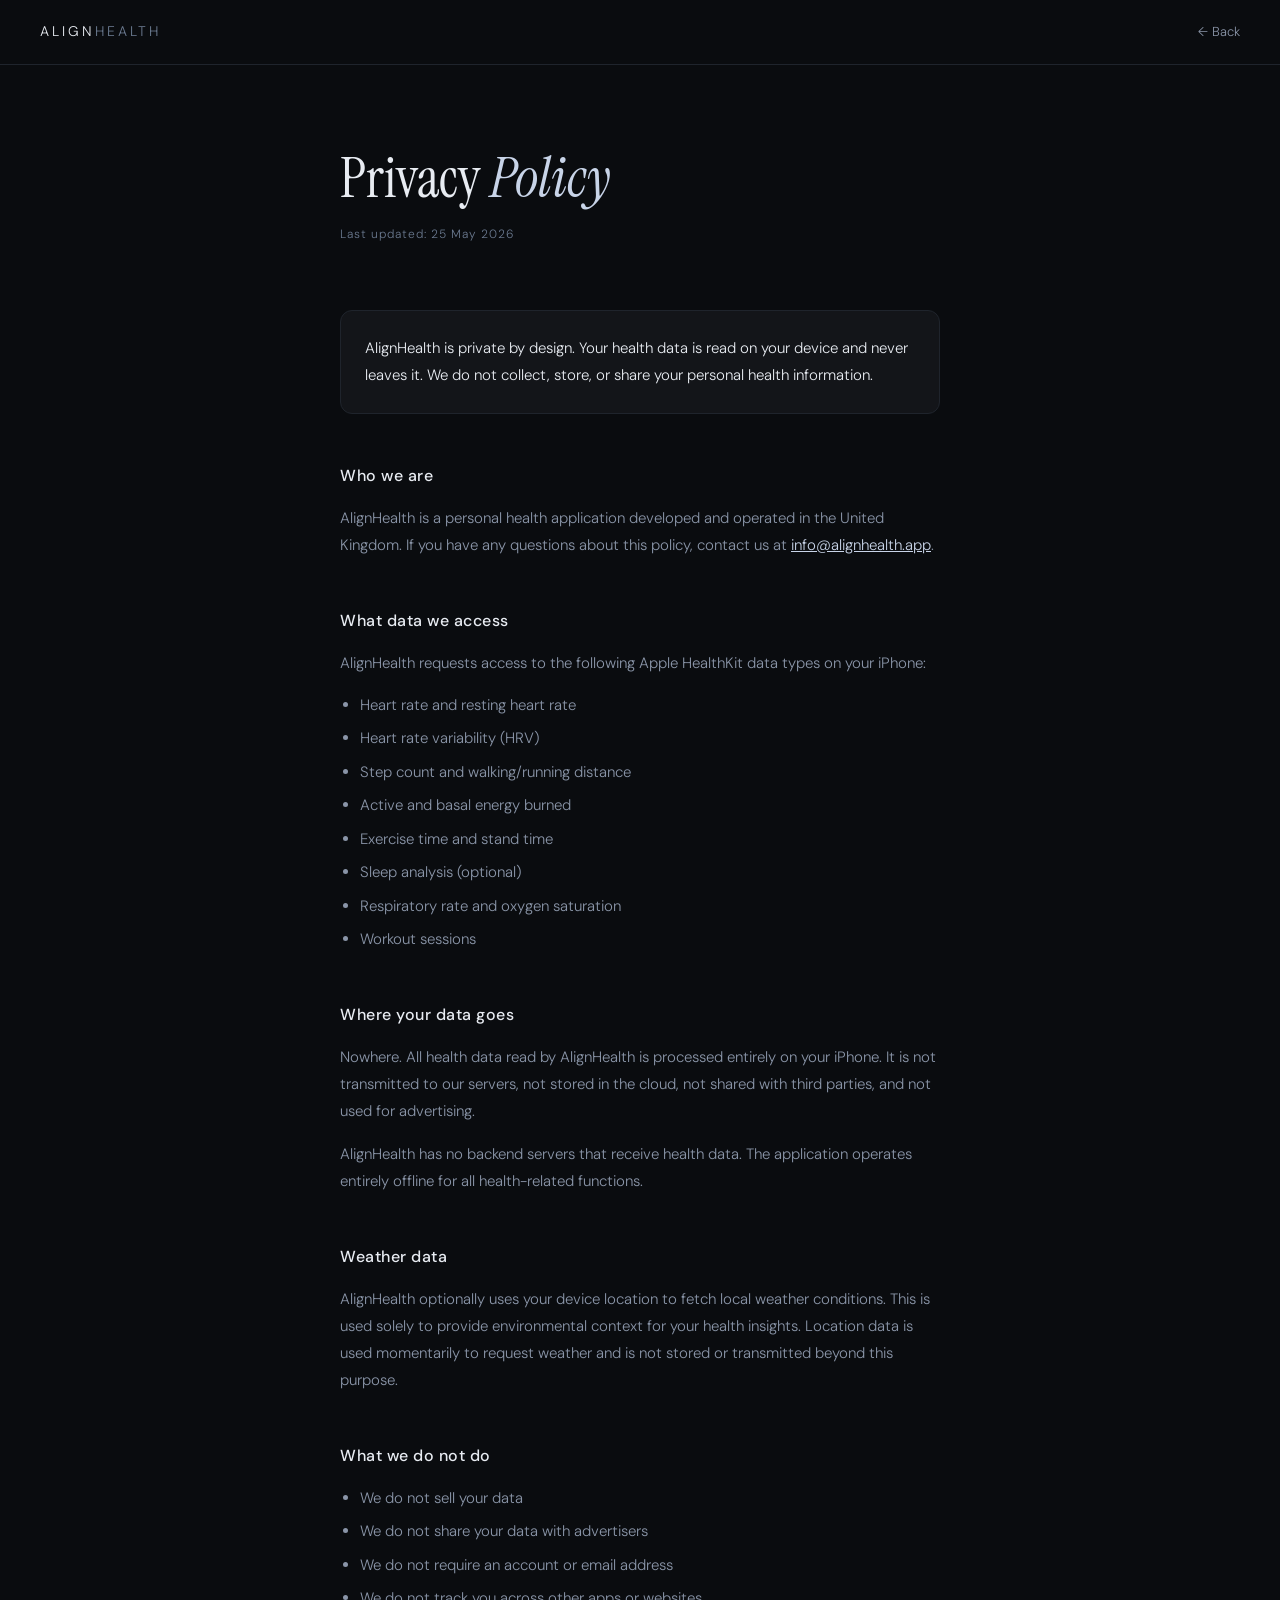
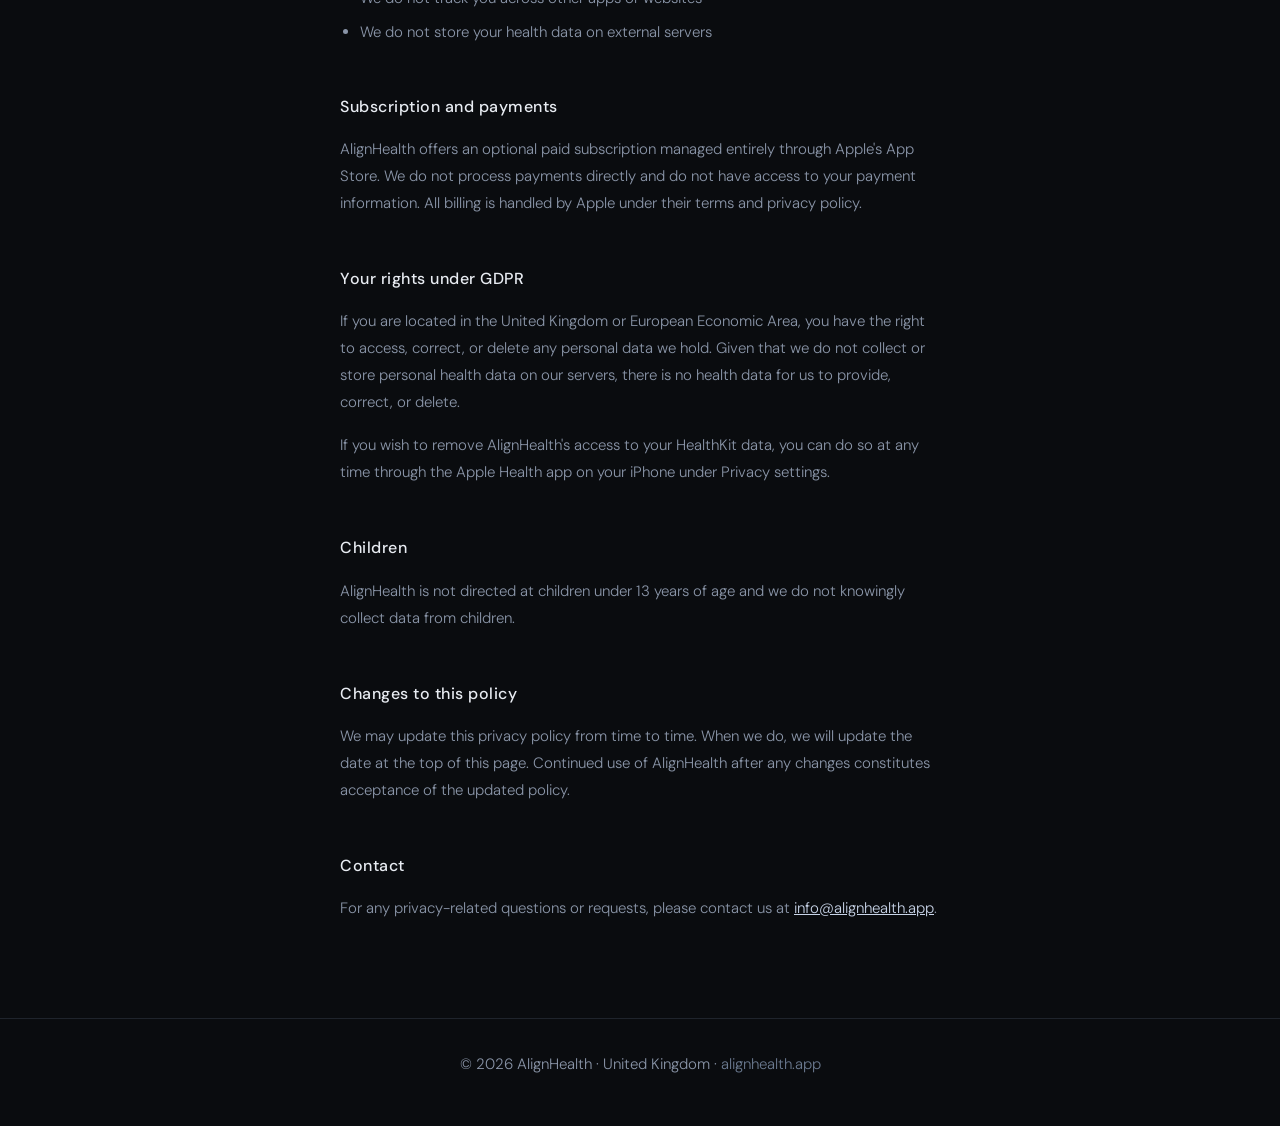
==== privacy.html @ 58428ee9 "Add files via upload" ====
<!DOCTYPE html>
<html lang="en">
<head>
<meta charset="UTF-8">
<meta name="viewport" content="width=device-width, initial-scale=1.0">
<title>Privacy Policy — AlignHealth</title>
<style>
@import url('https://fonts.googleapis.com/css2?family=Instrument+Serif:ital@0;1&family=DM+Sans:wght@300;400;500&display=swap');
*,*::before,*::after{box-sizing:border-box;margin:0;padding:0}
:root{--bg:#0A0C0F;--surface:#131519;--divider:#1F242C;--p:#E8ECF2;--s:#8A95A8;--a:#6B7A90;--accent:#C8D4E8}
body{background:var(--bg);color:var(--p);font-family:'DM Sans',system-ui,sans-serif;font-weight:300;line-height:1.7}
nav{padding:20px 40px;display:flex;justify-content:space-between;align-items:center;border-bottom:1px solid var(--divider)}
.nav-logo{font-size:14px;letter-spacing:3px;color:var(--p);text-decoration:none}
.nav-logo span{color:var(--a)}
.nav-back{font-size:13px;color:var(--s);text-decoration:none;transition:color 0.2s}
.nav-back:hover{color:var(--p)}
.content{max-width:680px;margin:0 auto;padding:80px 40px}
h1{font-family:'Instrument Serif',serif;font-size:clamp(36px,5vw,56px);font-weight:400;margin-bottom:12px;line-height:1.2}
h1 em{font-style:italic;color:var(--accent)}
.updated{font-size:12px;color:var(--a);letter-spacing:1px;margin-bottom:64px}
h2{font-size:16px;font-weight:500;color:var(--p);margin:48px 0 16px;letter-spacing:0.5px}
p{font-size:15px;color:var(--s);margin-bottom:16px;line-height:1.8}
ul{margin:0 0 16px 0;padding-left:20px}
li{font-size:15px;color:var(--s);margin-bottom:8px;line-height:1.7}
.highlight{background:var(--surface);border:1px solid var(--divider);border-radius:12px;padding:24px;margin:32px 0}
.highlight p{margin:0;color:var(--p)}
footer{border-top:1px solid var(--divider);padding:32px 40px;text-align:center;font-size:12px;color:var(--a)}
footer a{color:var(--a);text-decoration:none}
footer a:hover{color:var(--p)}
@media(max-width:600px){nav,footer{padding:16px 20px}.content{padding:60px 20px}}
</style>
</head>
<body>
<nav>
  <a href="/" class="nav-logo">ALIGN<span>HEALTH</span></a>
  <a href="/" class="nav-back">← Back</a>
</nav>
<div class="content">
  <h1>Privacy <em>Policy</em></h1>
  <p class="updated">Last updated: 25 May 2026</p>

  <div class="highlight">
    <p>AlignHealth is private by design. Your health data is read on your device and never leaves it. We do not collect, store, or share your personal health information.</p>
  </div>

  <h2>Who we are</h2>
  <p>AlignHealth is a personal health application developed and operated in the United Kingdom. If you have any questions about this policy, contact us at <a href="mailto:info@alignhealth.app" style="color:var(--accent)">info@alignhealth.app</a>.</p>

  <h2>What data we access</h2>
  <p>AlignHealth requests access to the following Apple HealthKit data types on your iPhone:</p>
  <ul>
    <li>Heart rate and resting heart rate</li>
    <li>Heart rate variability (HRV)</li>
    <li>Step count and walking/running distance</li>
    <li>Active and basal energy burned</li>
    <li>Exercise time and stand time</li>
    <li>Sleep analysis (optional)</li>
    <li>Respiratory rate and oxygen saturation</li>
    <li>Workout sessions</li>
  </ul>

  <h2>Where your data goes</h2>
  <p>Nowhere. All health data read by AlignHealth is processed entirely on your iPhone. It is not transmitted to our servers, not stored in the cloud, not shared with third parties, and not used for advertising.</p>
  <p>AlignHealth has no backend servers that receive health data. The application operates entirely offline for all health-related functions.</p>

  <h2>Weather data</h2>
  <p>AlignHealth optionally uses your device location to fetch local weather conditions. This is used solely to provide environmental context for your health insights. Location data is used momentarily to request weather and is not stored or transmitted beyond this purpose.</p>

  <h2>What we do not do</h2>
  <ul>
    <li>We do not sell your data</li>
    <li>We do not share your data with advertisers</li>
    <li>We do not require an account or email address</li>
    <li>We do not track you across other apps or websites</li>
    <li>We do not store your health data on external servers</li>
  </ul>

  <h2>Subscription and payments</h2>
  <p>AlignHealth offers an optional paid subscription managed entirely through Apple's App Store. We do not process payments directly and do not have access to your payment information. All billing is handled by Apple under their terms and privacy policy.</p>

  <h2>Your rights under GDPR</h2>
  <p>If you are located in the United Kingdom or European Economic Area, you have the right to access, correct, or delete any personal data we hold. Given that we do not collect or store personal health data on our servers, there is no health data for us to provide, correct, or delete.</p>
  <p>If you wish to remove AlignHealth's access to your HealthKit data, you can do so at any time through the Apple Health app on your iPhone under Privacy settings.</p>

  <h2>Children</h2>
  <p>AlignHealth is not directed at children under 13 years of age and we do not knowingly collect data from children.</p>

  <h2>Changes to this policy</h2>
  <p>We may update this privacy policy from time to time. When we do, we will update the date at the top of this page. Continued use of AlignHealth after any changes constitutes acceptance of the updated policy.</p>

  <h2>Contact</h2>
  <p>For any privacy-related questions or requests, please contact us at <a href="mailto:info@alignhealth.app" style="color:var(--accent)">info@alignhealth.app</a>.</p>
</div>
<footer>
  <p>© 2026 AlignHealth · United Kingdom · <a href="/">alignhealth.app</a></p>
</footer>
</body>
</html>
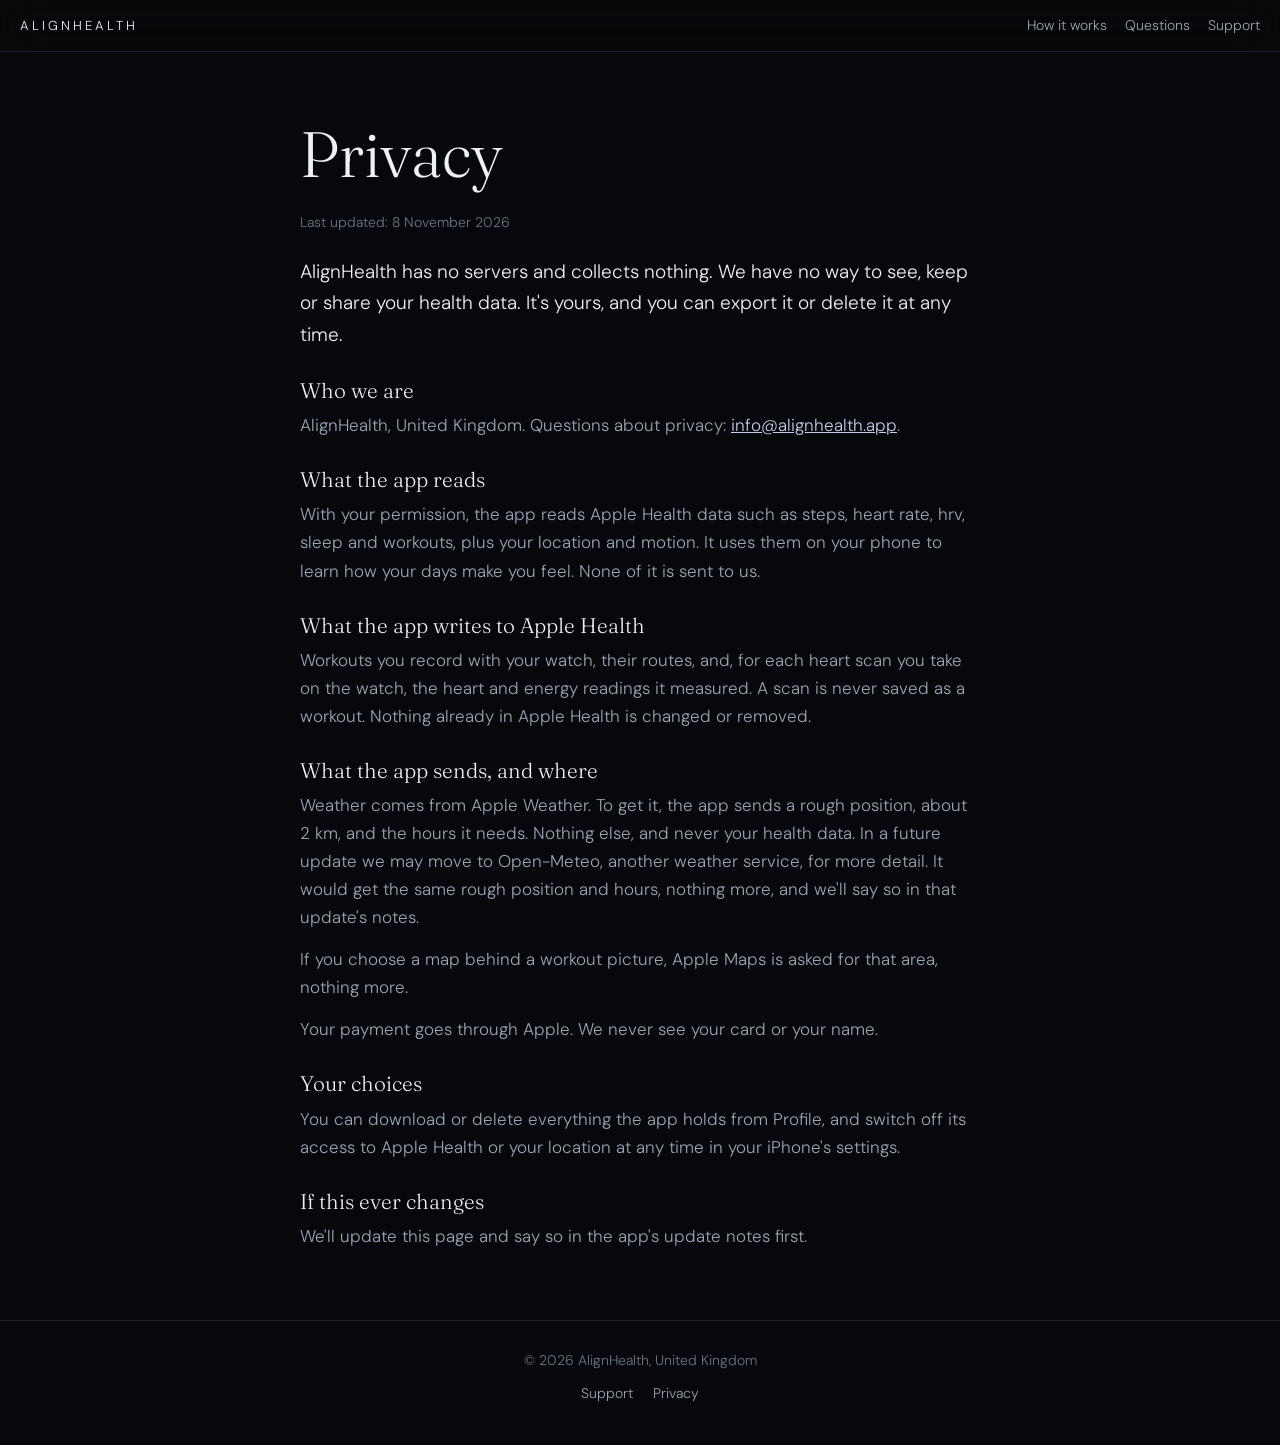
==== commit bcaaad44: "The site for the App Store release, 8 November 2026 New front page, questions, support and privacy p" ====
--- a/privacy.html
+++ b/privacy.html
@@ -2,97 +2,54 @@
 <html lang="en">
 <head>
 <meta charset="UTF-8">
-<meta name="viewport" content="width=device-width, initial-scale=1.0">
-<title>Privacy Policy — AlignHealth</title>
-<style>
-@import url('https://fonts.googleapis.com/css2?family=Instrument+Serif:ital@0;1&family=DM+Sans:wght@300;400;500&display=swap');
-*,*::before,*::after{box-sizing:border-box;margin:0;padding:0}
-:root{--bg:#0A0C0F;--surface:#131519;--divider:#1F242C;--p:#E8ECF2;--s:#8A95A8;--a:#6B7A90;--accent:#C8D4E8}
-body{background:var(--bg);color:var(--p);font-family:'DM Sans',system-ui,sans-serif;font-weight:300;line-height:1.7}
-nav{padding:20px 40px;display:flex;justify-content:space-between;align-items:center;border-bottom:1px solid var(--divider)}
-.nav-logo{font-size:14px;letter-spacing:3px;color:var(--p);text-decoration:none}
-.nav-logo span{color:var(--a)}
-.nav-back{font-size:13px;color:var(--s);text-decoration:none;transition:color 0.2s}
-.nav-back:hover{color:var(--p)}
-.content{max-width:680px;margin:0 auto;padding:80px 40px}
-h1{font-family:'Instrument Serif',serif;font-size:clamp(36px,5vw,56px);font-weight:400;margin-bottom:12px;line-height:1.2}
-h1 em{font-style:italic;color:var(--accent)}
-.updated{font-size:12px;color:var(--a);letter-spacing:1px;margin-bottom:64px}
-h2{font-size:16px;font-weight:500;color:var(--p);margin:48px 0 16px;letter-spacing:0.5px}
-p{font-size:15px;color:var(--s);margin-bottom:16px;line-height:1.8}
-ul{margin:0 0 16px 0;padding-left:20px}
-li{font-size:15px;color:var(--s);margin-bottom:8px;line-height:1.7}
-.highlight{background:var(--surface);border:1px solid var(--divider);border-radius:12px;padding:24px;margin:32px 0}
-.highlight p{margin:0;color:var(--p)}
-footer{border-top:1px solid var(--divider);padding:32px 40px;text-align:center;font-size:12px;color:var(--a)}
-footer a{color:var(--a);text-decoration:none}
-footer a:hover{color:var(--p)}
-@media(max-width:600px){nav,footer{padding:16px 20px}.content{padding:60px 20px}}
-</style>
+<meta name="viewport" content="width=device-width, initial-scale=1">
+<link rel="preconnect" href="https://fonts.googleapis.com">
+<link rel="preconnect" href="https://fonts.gstatic.com" crossorigin>
+<link href="https://fonts.googleapis.com/css2?family=Fraunces:opsz,wght@9..144,300&family=DM+Sans:wght@300;400&display=swap" rel="stylesheet">
+<link rel="stylesheet" href="style.css">
+<title>AlignHealth privacy</title>
+<meta name="description" content="AlignHealth has no servers and collects nothing, and we have no way to see, keep or share your health data.">
+<link rel="canonical" href="https://alignhealth.app/privacy.html">
 </head>
 <body>
 <nav>
-  <a href="/" class="nav-logo">ALIGN<span>HEALTH</span></a>
-  <a href="/" class="nav-back">← Back</a>
+  <a class="logo" href="index.html">AlignHealth</a>
+  <div class="nav-links">
+    <a href="index.html#how">How it works</a>
+    <a href="questions.html">Questions</a>
+    <a href="support.html">Support</a>
+  </div>
 </nav>
-<div class="content">
-  <h1>Privacy <em>Policy</em></h1>
-  <p class="updated">Last updated: 25 May 2026</p>
+<main>
+<section class="hero">
+  <h1>Privacy</h1>
+  <p class="updated">Last updated: 8 November 2026</p>
+  <p class="lead">AlignHealth has no servers and collects nothing. We have no way to see, keep or share your health data. It's yours, and you can export it or delete it at any time.</p>
 
-  <div class="highlight">
-    <p>AlignHealth is private by design. Your health data is read on your device and never leaves it. We do not collect, store, or share your personal health information.</p>
-  </div>
+  <h3>Who we are</h3>
+  <p>AlignHealth, United Kingdom. Questions about privacy: <a href="mailto:info@alignhealth.app">info@alignhealth.app</a>.</p>
 
-  <h2>Who we are</h2>
-  <p>AlignHealth is a personal health application developed and operated in the United Kingdom. If you have any questions about this policy, contact us at <a href="mailto:info@alignhealth.app" style="color:var(--accent)">info@alignhealth.app</a>.</p>
+  <h3>What the app reads</h3>
+  <p>With your permission, the app reads Apple Health data such as steps, heart rate, hrv, sleep and workouts, plus your location and motion. It uses them on your phone to learn how your days make you feel. None of it is sent to us.</p>
 
-  <h2>What data we access</h2>
-  <p>AlignHealth requests access to the following Apple HealthKit data types on your iPhone:</p>
-  <ul>
-    <li>Heart rate and resting heart rate</li>
-    <li>Heart rate variability (HRV)</li>
-    <li>Step count and walking/running distance</li>
-    <li>Active and basal energy burned</li>
-    <li>Exercise time and stand time</li>
-    <li>Sleep analysis (optional)</li>
-    <li>Respiratory rate and oxygen saturation</li>
-    <li>Workout sessions</li>
-  </ul>
+  <h3>What the app writes to Apple Health</h3>
+  <p>Workouts you record with your watch, their routes, and, for each heart scan you take on the watch, the heart and energy readings it measured. A scan is never saved as a workout. Nothing already in Apple Health is changed or removed.</p>
 
-  <h2>Where your data goes</h2>
-  <p>Nowhere. All health data read by AlignHealth is processed entirely on your iPhone. It is not transmitted to our servers, not stored in the cloud, not shared with third parties, and not used for advertising.</p>
-  <p>AlignHealth has no backend servers that receive health data. The application operates entirely offline for all health-related functions.</p>
+  <h3>What the app sends, and where</h3>
+  <p>Weather comes from Apple Weather. To get it, the app sends a rough position, about 2 km, and the hours it needs. Nothing else, and never your health data. In a future update we may move to Open-Meteo, another weather service, for more detail. It would get the same rough position and hours, nothing more, and we'll say so in that update's notes.</p>
+  <p>If you choose a map behind a workout picture, Apple Maps is asked for that area, nothing more.</p>
+  <p>Your payment goes through Apple. We never see your card or your name.</p>
 
-  <h2>Weather data</h2>
-  <p>AlignHealth optionally uses your device location to fetch local weather conditions. This is used solely to provide environmental context for your health insights. Location data is used momentarily to request weather and is not stored or transmitted beyond this purpose.</p>
+  <h3>Your choices</h3>
+  <p>You can download or delete everything the app holds from Profile, and switch off its access to Apple Health or your location at any time in your iPhone's settings.</p>
 
-  <h2>What we do not do</h2>
-  <ul>
-    <li>We do not sell your data</li>
-    <li>We do not share your data with advertisers</li>
-    <li>We do not require an account or email address</li>
-    <li>We do not track you across other apps or websites</li>
-    <li>We do not store your health data on external servers</li>
-  </ul>
-
-  <h2>Subscription and payments</h2>
-  <p>AlignHealth offers an optional paid subscription managed entirely through Apple's App Store. We do not process payments directly and do not have access to your payment information. All billing is handled by Apple under their terms and privacy policy.</p>
-
-  <h2>Your rights under GDPR</h2>
-  <p>If you are located in the United Kingdom or European Economic Area, you have the right to access, correct, or delete any personal data we hold. Given that we do not collect or store personal health data on our servers, there is no health data for us to provide, correct, or delete.</p>
-  <p>If you wish to remove AlignHealth's access to your HealthKit data, you can do so at any time through the Apple Health app on your iPhone under Privacy settings.</p>
-
-  <h2>Children</h2>
-  <p>AlignHealth is not directed at children under 13 years of age and we do not knowingly collect data from children.</p>
-
-  <h2>Changes to this policy</h2>
-  <p>We may update this privacy policy from time to time. When we do, we will update the date at the top of this page. Continued use of AlignHealth after any changes constitutes acceptance of the updated policy.</p>
-
-  <h2>Contact</h2>
-  <p>For any privacy-related questions or requests, please contact us at <a href="mailto:info@alignhealth.app" style="color:var(--accent)">info@alignhealth.app</a>.</p>
-</div>
+  <h3>If this ever changes</h3>
+  <p>We'll update this page and say so in the app's update notes first.</p>
+</section>
+</main>
 <footer>
-  <p>© 2026 AlignHealth · United Kingdom · <a href="/">alignhealth.app</a></p>
+  <p>&copy; 2026 AlignHealth, United Kingdom</p>
+  <a href="support.html">Support</a><a href="privacy.html">Privacy</a>
 </footer>
 </body>
 </html>
--- a/style.css
+++ b/style.css
@@ -0,0 +1,98 @@
+*, *::before, *::after { box-sizing: border-box; margin: 0; padding: 0; }
+:root {
+  --bg: #07080B;
+  --bg2: #0C0E13;
+  --surface: #101318;
+  --line: #1B222E;
+  --text: #EDF1F8;
+  --muted: #9AA3B4;
+  --quiet: #6B7588;
+  --accent: #C2CEEA;
+}
+html { scroll-behavior: smooth; -webkit-text-size-adjust: 100%; }
+body {
+  background: var(--bg);
+  color: var(--text);
+  font-family: 'DM Sans', system-ui, -apple-system, sans-serif;
+  font-weight: 300;
+  font-size: 17px;
+  line-height: 1.65;
+  -webkit-font-smoothing: antialiased;
+}
+a { color: var(--accent); }
+img { max-width: 100%; display: block; }
+
+/* nav */
+nav {
+  position: sticky; top: 0; z-index: 10;
+  display: flex; justify-content: space-between; align-items: center; gap: 16px;
+  padding: 14px 20px;
+  background: rgba(7,8,11,0.88);
+  backdrop-filter: blur(20px); -webkit-backdrop-filter: blur(20px);
+  border-bottom: 1px solid var(--line);
+}
+.logo { color: var(--text); text-decoration: none; font-size: 13px; letter-spacing: 3px; text-transform: uppercase; }
+.nav-links { display: flex; gap: 18px; flex-wrap: wrap; justify-content: flex-end; }
+.nav-links a { color: var(--muted); text-decoration: none; font-size: 14px; }
+.nav-links a:hover, .nav-links a[aria-current="page"] { color: var(--text); }
+
+/* layout */
+main { max-width: 720px; margin: 0 auto; padding: 0 20px; }
+section { padding: 56px 0; border-bottom: 1px solid var(--line); }
+section:last-child { border-bottom: 0; }
+h1, h2, h3 { font-family: 'Fraunces', Georgia, serif; font-weight: 300; line-height: 1.2; }
+h1 { font-size: clamp(38px, 9vw, 64px); margin-bottom: 18px; }
+h2 { font-size: clamp(28px, 6vw, 38px); margin-bottom: 20px; }
+h3 { font-size: 21px; margin: 28px 0 8px; color: var(--text); }
+p { color: var(--muted); margin-bottom: 14px; }
+p strong, li strong { color: var(--text); font-weight: 400; }
+.brand { font-size: 13px; letter-spacing: 4px; text-transform: uppercase; color: var(--quiet); margin-bottom: 18px; }
+.lead { font-size: 19px; color: var(--text); }
+
+/* hero */
+.hero { padding-top: 64px; }
+
+/* app store button */
+.store {
+  display: inline-block; margin: 18px 0 6px;
+  padding: 12px 22px; border-radius: 12px;
+  border: 1px solid var(--line); background: var(--surface);
+  color: var(--muted); font-size: 15px; text-decoration: none;
+}
+
+/* screenshot places */
+.shots { display: grid; grid-template-columns: repeat(2, 1fr); gap: 14px; margin: 28px 0 8px; }
+.shot {
+  aspect-ratio: 9 / 19.5; border: 1px dashed var(--quiet); border-radius: 22px;
+  display: flex; align-items: center; justify-content: center; text-align: center;
+  color: var(--quiet); font-size: 13px; padding: 12px; background: var(--bg2);
+}
+@media (min-width: 640px) { .shots { grid-template-columns: repeat(4, 1fr); } }
+
+/* steps */
+ol.steps { list-style: none; counter-reset: step; }
+ol.steps li { counter-increment: step; position: relative; padding-left: 46px; margin-bottom: 26px; color: var(--muted); }
+ol.steps li::before {
+  content: counter(step); position: absolute; left: 0; top: 0;
+  width: 30px; height: 30px; border-radius: 50%; border: 1px solid var(--line);
+  display: flex; align-items: center; justify-content: center; font-size: 14px; color: var(--accent);
+}
+ol.steps li strong { display: block; margin-bottom: 4px; font-size: 18px; }
+
+/* plans */
+.plans { display: grid; gap: 14px; margin-bottom: 20px; }
+.plan { border: 1px solid var(--line); border-radius: 16px; padding: 20px; background: var(--surface); }
+.plan h3 { margin-top: 0; }
+.plan p:last-child { margin-bottom: 0; }
+@media (min-width: 640px) { .plans { grid-template-columns: 1fr 1fr; } }
+
+/* questions */
+.faq h3 { margin-top: 36px; }
+.faq h3:first-of-type { margin-top: 0; }
+
+/* footer */
+footer { border-top: 1px solid var(--line); padding: 28px 20px 40px; text-align: center; color: var(--quiet); font-size: 14px; }
+footer a { color: var(--muted); text-decoration: none; margin: 0 10px; }
+footer a:hover { color: var(--text); }
+footer p { color: var(--quiet); margin: 0 0 10px; }
+.updated { font-size: 14px; color: var(--quiet); margin-bottom: 22px; }
